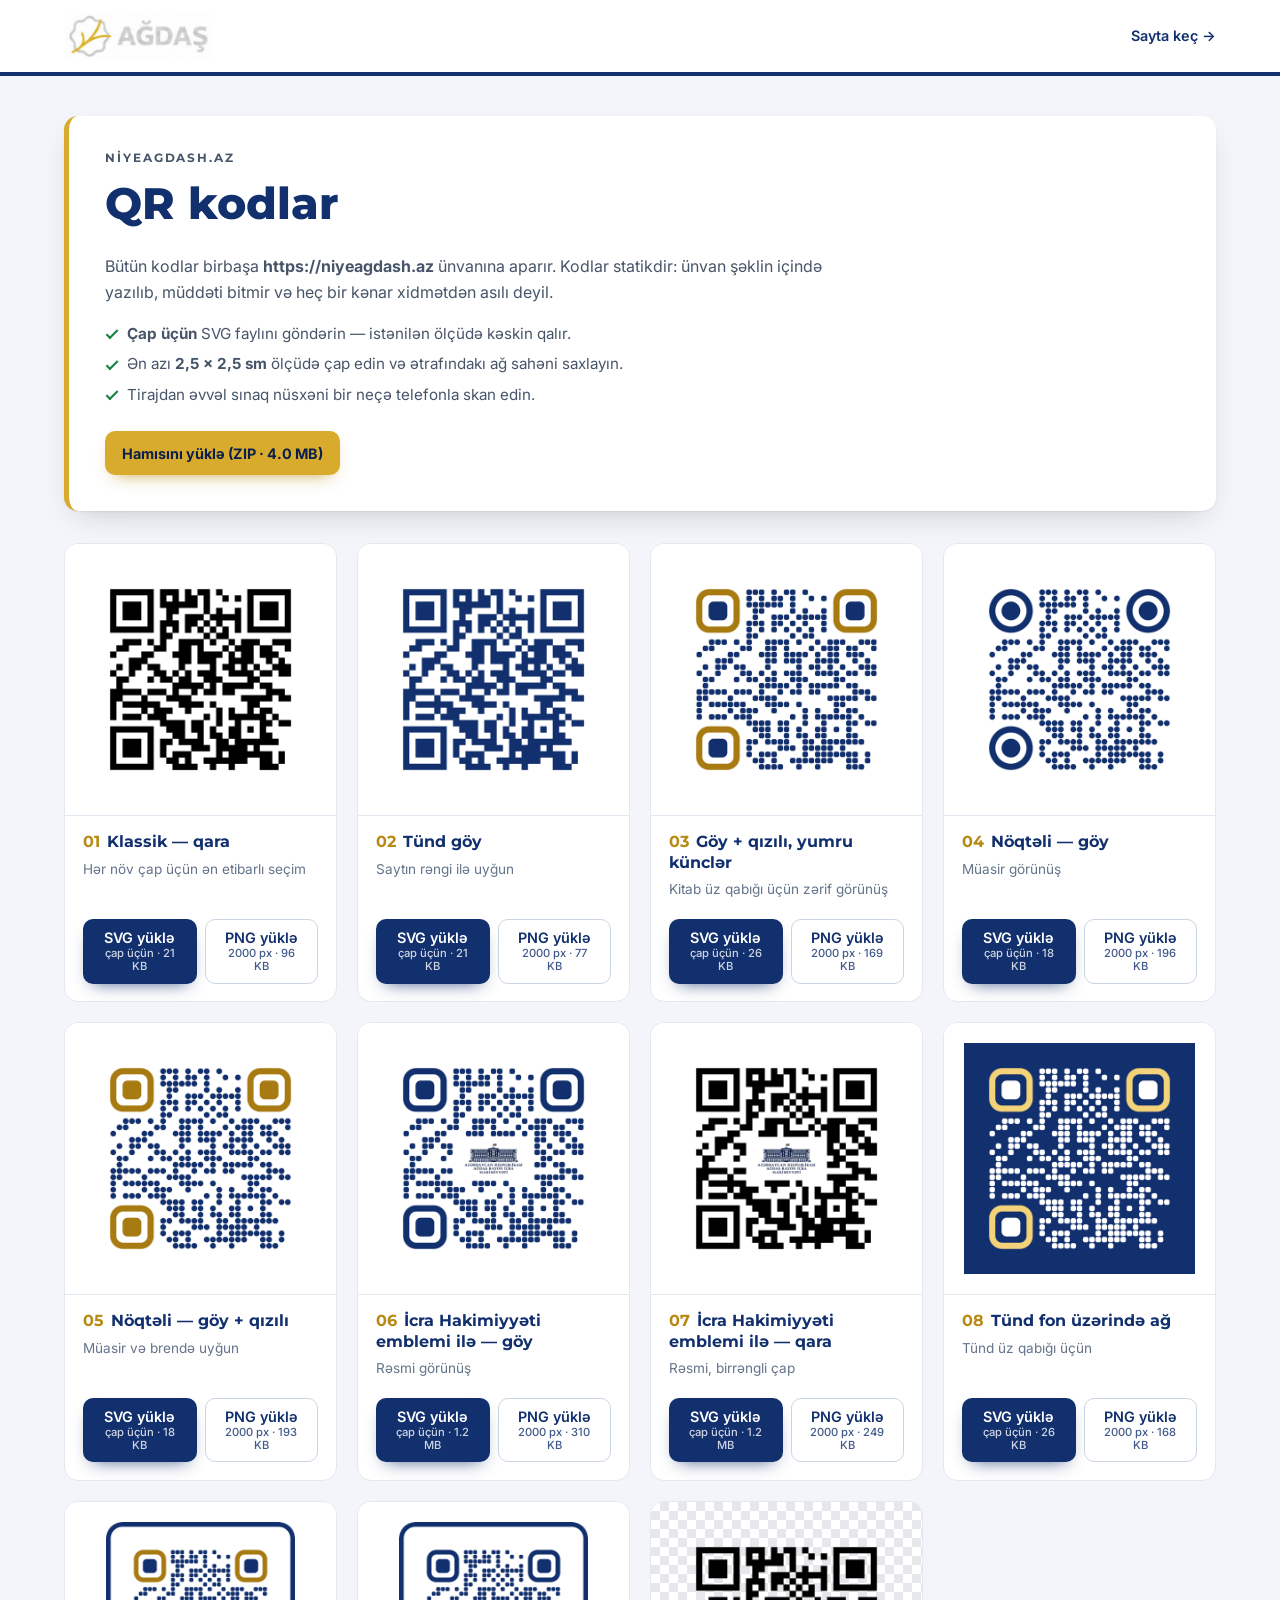
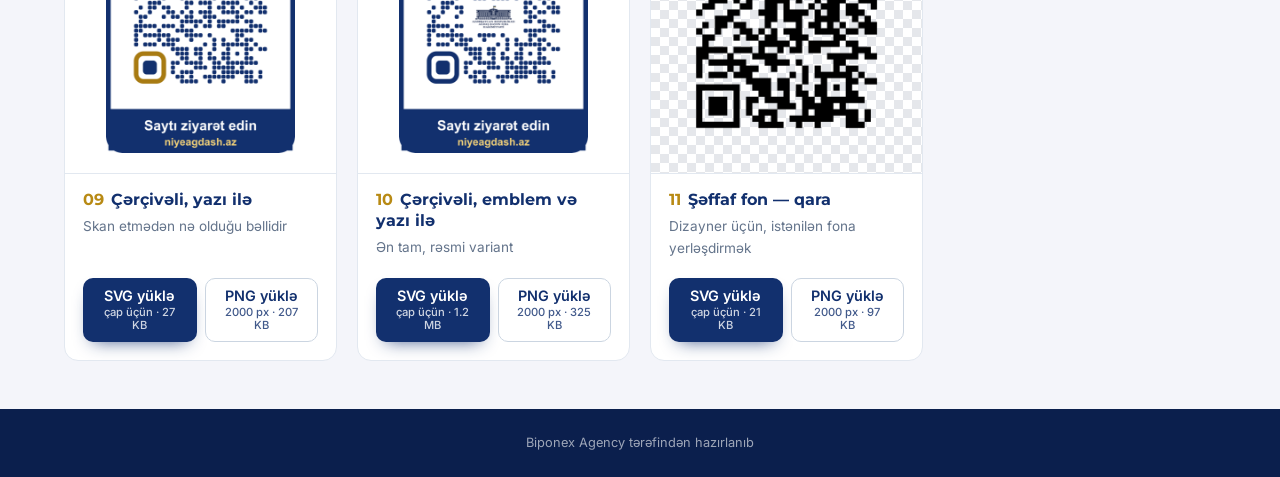
==== qr/index.html @ bad5ddf1 "feat: add /qr page with downloadable QR codes Eleven static QR designs pointing to https://niyeagdas" ====
<!doctype html>
<html lang="az">
<head>
  <meta charset="utf-8">
  <meta name="viewport" content="width=device-width, initial-scale=1">
  <meta name="robots" content="noindex, nofollow, noarchive">
  <title>QR kodlar — niyeagdash.az</title>
  <meta name="description" content="niyeagdash.az saytına aparan QR kodların yüklənməsi.">
  <link rel="icon" type="image/png" sizes="64x64" href="../assets/img/favicon.png">
  <link rel="preconnect" href="https://fonts.googleapis.com">
  <link rel="preconnect" href="https://fonts.gstatic.com" crossorigin>
  <link rel="stylesheet" href="https://fonts.googleapis.com/css2?family=Inter:wght@400;500;600&family=Montserrat:wght@700;800&display=swap">
  <link rel="stylesheet" href="qr.css">
</head>
<body>
  <header class="qr-head">
    <div class="wrap qr-head__inner">
      <a class="qr-brand" href="../"><img src="../assets/img/agdash-logo.png" width="310" height="100" alt="Ağdaş"></a>
      <a class="qr-back" href="../">Sayta keç →</a>
    </div>
  </header>

  <main class="wrap">
    <section class="qr-intro" aria-labelledby="qr-title">
      <p class="qr-kicker">niyeagdash.az</p>
      <h1 id="qr-title">QR kodlar</h1>
      <p>Bütün kodlar birbaşa <strong>https://niyeagdash.az</strong> ünvanına aparır. Kodlar statikdir: ünvan şəklin içində yazılıb, müddəti bitmir və heç bir kənar xidmətdən asılı deyil.</p>
      <ul class="qr-tips">
        <li><strong>Çap üçün</strong> SVG faylını göndərin — istənilən ölçüdə kəskin qalır.</li>
        <li>Ən azı <strong>2,5 × 2,5 sm</strong> ölçüdə çap edin və ətrafındakı ağ sahəni saxlayın.</li>
        <li>Tirajdan əvvəl sınaq nüsxəni bir neçə telefonla skan edin.</li>
      </ul>
      <a class="btn btn--gold" href="niyeagdash-qr-hamisi.zip" download>Hamısını yüklə (ZIP · 4.0 MB)</a>
    </section>

    <ul class="qr-grid">
      <li class="qr-card">
        <div class="qr-card__media"><img src="preview/01-klassik-qara.png" width="520" height="520" alt="Klassik — qara QR kodu" loading="lazy"></div>
        <div class="qr-card__body">
          <h2><span>01</span> Klassik — qara</h2>
          <p>Hər növ çap üçün ən etibarlı seçim</p>
          <div class="qr-card__actions">
            <a class="btn btn--primary" href="files/niyeagdash-qr-01-klassik-qara.svg" download>SVG yüklə <small>çap üçün · 21 KB</small></a>
            <a class="btn btn--line" href="files/niyeagdash-qr-01-klassik-qara.png" download>PNG yüklə <small>2000 px · 96 KB</small></a>
          </div>
        </div>
      </li>
      <li class="qr-card">
        <div class="qr-card__media"><img src="preview/02-tund-goy.png" width="520" height="520" alt="Tünd göy QR kodu" loading="lazy"></div>
        <div class="qr-card__body">
          <h2><span>02</span> Tünd göy</h2>
          <p>Saytın rəngi ilə uyğun</p>
          <div class="qr-card__actions">
            <a class="btn btn--primary" href="files/niyeagdash-qr-02-tund-goy.svg" download>SVG yüklə <small>çap üçün · 21 KB</small></a>
            <a class="btn btn--line" href="files/niyeagdash-qr-02-tund-goy.png" download>PNG yüklə <small>2000 px · 77 KB</small></a>
          </div>
        </div>
      </li>
      <li class="qr-card">
        <div class="qr-card__media"><img src="preview/03-goy-qizili-yumru.png" width="520" height="520" alt="Göy + qızılı, yumru künclər QR kodu" loading="lazy"></div>
        <div class="qr-card__body">
          <h2><span>03</span> Göy + qızılı, yumru künclər</h2>
          <p>Kitab üz qabığı üçün zərif görünüş</p>
          <div class="qr-card__actions">
            <a class="btn btn--primary" href="files/niyeagdash-qr-03-goy-qizili-yumru.svg" download>SVG yüklə <small>çap üçün · 26 KB</small></a>
            <a class="btn btn--line" href="files/niyeagdash-qr-03-goy-qizili-yumru.png" download>PNG yüklə <small>2000 px · 169 KB</small></a>
          </div>
        </div>
      </li>
      <li class="qr-card">
        <div class="qr-card__media"><img src="preview/04-noqteli-goy.png" width="520" height="520" alt="Nöqtəli — göy QR kodu" loading="lazy"></div>
        <div class="qr-card__body">
          <h2><span>04</span> Nöqtəli — göy</h2>
          <p>Müasir görünüş</p>
          <div class="qr-card__actions">
            <a class="btn btn--primary" href="files/niyeagdash-qr-04-noqteli-goy.svg" download>SVG yüklə <small>çap üçün · 18 KB</small></a>
            <a class="btn btn--line" href="files/niyeagdash-qr-04-noqteli-goy.png" download>PNG yüklə <small>2000 px · 196 KB</small></a>
          </div>
        </div>
      </li>
      <li class="qr-card">
        <div class="qr-card__media"><img src="preview/05-noqteli-qizili.png" width="520" height="520" alt="Nöqtəli — göy + qızılı QR kodu" loading="lazy"></div>
        <div class="qr-card__body">
          <h2><span>05</span> Nöqtəli — göy + qızılı</h2>
          <p>Müasir və brendə uyğun</p>
          <div class="qr-card__actions">
            <a class="btn btn--primary" href="files/niyeagdash-qr-05-noqteli-qizili.svg" download>SVG yüklə <small>çap üçün · 18 KB</small></a>
            <a class="btn btn--line" href="files/niyeagdash-qr-05-noqteli-qizili.png" download>PNG yüklə <small>2000 px · 193 KB</small></a>
          </div>
        </div>
      </li>
      <li class="qr-card">
        <div class="qr-card__media"><img src="preview/06-bina-loqolu-goy.png" width="520" height="520" alt="İcra Hakimiyyəti emblemi ilə — göy QR kodu" loading="lazy"></div>
        <div class="qr-card__body">
          <h2><span>06</span> İcra Hakimiyyəti emblemi ilə — göy</h2>
          <p>Rəsmi görünüş</p>
          <div class="qr-card__actions">
            <a class="btn btn--primary" href="files/niyeagdash-qr-06-bina-loqolu-goy.svg" download>SVG yüklə <small>çap üçün · 1.2 MB</small></a>
            <a class="btn btn--line" href="files/niyeagdash-qr-06-bina-loqolu-goy.png" download>PNG yüklə <small>2000 px · 310 KB</small></a>
          </div>
        </div>
      </li>
      <li class="qr-card">
        <div class="qr-card__media"><img src="preview/07-bina-loqolu-qara.png" width="520" height="520" alt="İcra Hakimiyyəti emblemi ilə — qara QR kodu" loading="lazy"></div>
        <div class="qr-card__body">
          <h2><span>07</span> İcra Hakimiyyəti emblemi ilə — qara</h2>
          <p>Rəsmi, birrəngli çap</p>
          <div class="qr-card__actions">
            <a class="btn btn--primary" href="files/niyeagdash-qr-07-bina-loqolu-qara.svg" download>SVG yüklə <small>çap üçün · 1.2 MB</small></a>
            <a class="btn btn--line" href="files/niyeagdash-qr-07-bina-loqolu-qara.png" download>PNG yüklə <small>2000 px · 249 KB</small></a>
          </div>
        </div>
      </li>
      <li class="qr-card">
        <div class="qr-card__media"><img src="preview/08-tund-fon.png" width="520" height="520" alt="Tünd fon üzərində ağ QR kodu" loading="lazy"></div>
        <div class="qr-card__body">
          <h2><span>08</span> Tünd fon üzərində ağ</h2>
          <p>Tünd üz qabığı üçün</p>
          <div class="qr-card__actions">
            <a class="btn btn--primary" href="files/niyeagdash-qr-08-tund-fon.svg" download>SVG yüklə <small>çap üçün · 26 KB</small></a>
            <a class="btn btn--line" href="files/niyeagdash-qr-08-tund-fon.png" download>PNG yüklə <small>2000 px · 168 KB</small></a>
          </div>
        </div>
      </li>
      <li class="qr-card">
        <div class="qr-card__media"><img src="preview/09-cerceveli.png" width="520" height="520" alt="Çərçivəli, yazı ilə QR kodu" loading="lazy"></div>
        <div class="qr-card__body">
          <h2><span>09</span> Çərçivəli, yazı ilə</h2>
          <p>Skan etmədən nə olduğu bəllidir</p>
          <div class="qr-card__actions">
            <a class="btn btn--primary" href="files/niyeagdash-qr-09-cerceveli.svg" download>SVG yüklə <small>çap üçün · 27 KB</small></a>
            <a class="btn btn--line" href="files/niyeagdash-qr-09-cerceveli.png" download>PNG yüklə <small>2000 px · 207 KB</small></a>
          </div>
        </div>
      </li>
      <li class="qr-card">
        <div class="qr-card__media"><img src="preview/10-cerceveli-loqolu.png" width="520" height="520" alt="Çərçivəli, emblem və yazı ilə QR kodu" loading="lazy"></div>
        <div class="qr-card__body">
          <h2><span>10</span> Çərçivəli, emblem və yazı ilə</h2>
          <p>Ən tam, rəsmi variant</p>
          <div class="qr-card__actions">
            <a class="btn btn--primary" href="files/niyeagdash-qr-10-cerceveli-loqolu.svg" download>SVG yüklə <small>çap üçün · 1.2 MB</small></a>
            <a class="btn btn--line" href="files/niyeagdash-qr-10-cerceveli-loqolu.png" download>PNG yüklə <small>2000 px · 325 KB</small></a>
          </div>
        </div>
      </li>
      <li class="qr-card">
        <div class="qr-card__media qr-card__media--check"><img src="preview/11-seffaf-qara.png" width="520" height="520" alt="Şəffaf fon — qara QR kodu" loading="lazy"></div>
        <div class="qr-card__body">
          <h2><span>11</span> Şəffaf fon — qara</h2>
          <p>Dizayner üçün, istənilən fona yerləşdirmək</p>
          <div class="qr-card__actions">
            <a class="btn btn--primary" href="files/niyeagdash-qr-11-seffaf-qara.svg" download>SVG yüklə <small>çap üçün · 21 KB</small></a>
            <a class="btn btn--line" href="files/niyeagdash-qr-11-seffaf-qara.png" download>PNG yüklə <small>2000 px · 97 KB</small></a>
          </div>
        </div>
      </li>
    </ul>
  </main>

  <footer class="qr-foot">
    <div class="wrap">Biponex Agency tərəfindən hazırlanıb</div>
  </footer>
</body>
</html>
---- qr/qr.css ----
/* /qr download page — same tokens as the main site, kept standalone so the page loads on its own */
:root {
  --brand-950: #0b1f4d;
  --brand-900: #12306e;
  --brand-800: #1c3f8a;
  --gold-500: #d8ab2c;
  --gold-600: #b88a14;
  --gold-100: #fbf1d3;
  --navy-900: #0f172a;
  --slate-600: #475569;
  --slate-500: #64748b;
  --slate-300: #cbd5e1;
  --line: #e2e8f0;
  --mist: #f4f5fa;
  --white: #ffffff;
  --radius: 14px;
  --shadow: 0 1px 2px rgb(15 23 42 / 0.06), 0 12px 30px -14px rgb(15 23 42 / 0.25);
  --ease: cubic-bezier(0.16, 1, 0.3, 1);
}
*, *::before, *::after { box-sizing: border-box; }
body { margin: 0; font: 400 16px/1.6 "Inter", system-ui, sans-serif; color: var(--navy-900); background: var(--mist); }
img { display: block; max-width: 100%; height: auto; }
h1, h2 { font-family: "Montserrat", system-ui, sans-serif; margin: 0; }
:focus-visible { outline: 3px solid var(--gold-500); outline-offset: 3px; border-radius: 6px; }
.wrap { width: min(100% - 2rem, 72rem); margin-inline: auto; }

.qr-head { background: var(--white); border-bottom: 4px solid var(--brand-900); }
.qr-head__inner { display: flex; align-items: center; justify-content: space-between; gap: 1rem; padding-block: 0.75rem; }
.qr-brand img { height: 3rem; width: auto; mix-blend-mode: multiply; }
.qr-back { font-weight: 600; font-size: 0.9rem; color: var(--brand-900); text-decoration: none; }
.qr-back:hover { text-decoration: underline; }

.qr-intro { margin-block: 2.5rem 2rem; padding: clamp(1.25rem, 3vw, 2.25rem); background: var(--white); border-radius: var(--radius); box-shadow: var(--shadow); border-left: 5px solid var(--gold-500); }
.qr-kicker { margin: 0 0 0.25rem; font: 700 0.75rem/1 "Montserrat", sans-serif; letter-spacing: 0.16em; text-transform: uppercase; color: var(--gold-600); }
.qr-intro h1 { font-size: clamp(1.8rem, 1.2rem + 2.4vw, 2.75rem); font-weight: 800; color: var(--brand-900); }
.qr-intro > p { max-width: 46rem; color: var(--slate-600); }
.qr-tips { margin: 1rem 0 1.5rem; padding: 0; list-style: none; display: grid; gap: 0.4rem; color: var(--slate-600); font-size: 0.95rem; }
.qr-tips li { position: relative; padding-left: 1.4rem; }
.qr-tips li::before { content: ""; position: absolute; left: 0.25rem; top: 0.35em; width: 0.4rem; height: 0.75rem; border: solid #15803d; border-width: 0 2px 2px 0; transform: rotate(45deg); }

.btn { display: inline-flex; flex-direction: column; align-items: center; justify-content: center; gap: 1px; min-height: 2.75rem; padding: 0.55rem 1rem; border-radius: 10px; border: 1px solid transparent; font: 600 0.9rem/1.2 "Inter", sans-serif; text-decoration: none; text-align: center; transition: transform 150ms var(--ease), background-color 150ms, border-color 150ms, box-shadow 150ms; }
.btn small { font-size: 0.7rem; font-weight: 500; opacity: 0.8; }
.btn:hover { transform: translateY(-2px); }
.btn:active { transform: none; }
.btn--primary { background: var(--brand-900); color: var(--white); box-shadow: 0 8px 18px -10px rgb(18 48 110 / 0.9); }
.btn--primary:hover { background: var(--brand-800); }
.btn--line { background: var(--white); color: var(--brand-900); border-color: var(--slate-300); }
.btn--line:hover { border-color: var(--brand-900); }
.btn--gold { flex-direction: row; background: var(--gold-500); color: var(--brand-950); font-weight: 700; box-shadow: 0 8px 18px -10px rgb(184 138 20 / 0.9); }
.btn--gold:hover { background: #e6bc45; }

.qr-grid { display: grid; grid-template-columns: repeat(auto-fill, minmax(min(16.5rem, 100%), 1fr)); gap: 1.25rem; margin: 0 0 3rem; padding: 0; list-style: none; }
.qr-card { display: flex; flex-direction: column; background: var(--white); border: 1px solid var(--line); border-radius: var(--radius); overflow: hidden; transition: transform 300ms var(--ease), box-shadow 300ms; }
.qr-card:hover, .qr-card:focus-within { transform: translateY(-4px); box-shadow: var(--shadow); }
.qr-card__media { padding: 1.25rem; background: var(--white); border-bottom: 1px solid var(--line); }
.qr-card__media img { width: 100%; aspect-ratio: 1; object-fit: contain; }
.qr-card__media--check { background: repeating-conic-gradient(#e5e7eb 0 25%, var(--white) 0 50%) 0 0 / 18px 18px; }
.qr-card__body { display: flex; flex-direction: column; flex: 1; gap: 0.35rem; padding: 1rem 1.1rem 1.1rem; }
.qr-card h2 { font-size: 1rem; font-weight: 700; line-height: 1.3; color: var(--brand-900); }
.qr-card h2 span { color: var(--gold-600); margin-right: 0.15rem; }
.qr-card p { margin: 0; font-size: 0.85rem; color: var(--slate-500); }
.qr-card__actions { display: grid; grid-template-columns: 1fr 1fr; gap: 0.5rem; margin-top: auto; padding-top: 0.75rem; }

.qr-foot { padding-block: 1.5rem; background: var(--brand-950); color: rgb(255 255 255 / 0.6); font-size: 0.8rem; text-align: center; }

@media (prefers-reduced-motion: reduce) { *, *::before, *::after { transition: none !important; } }
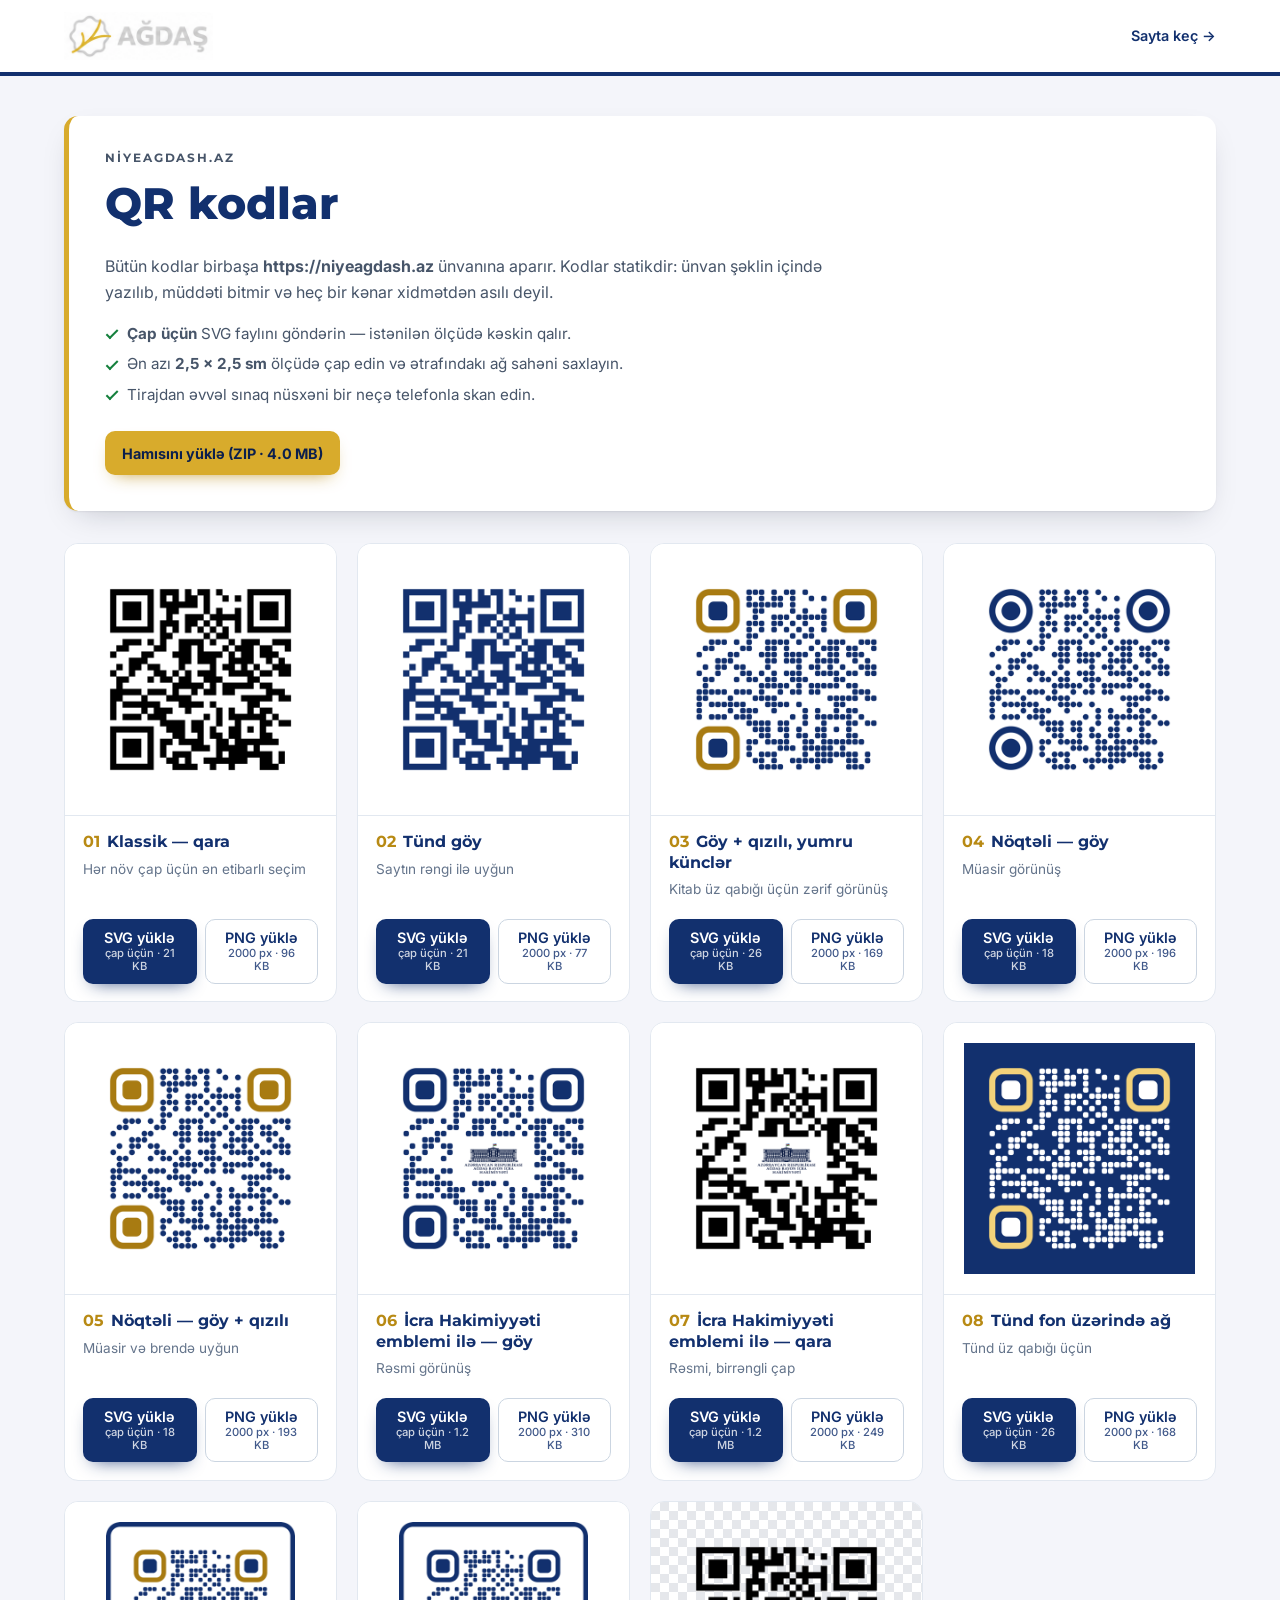
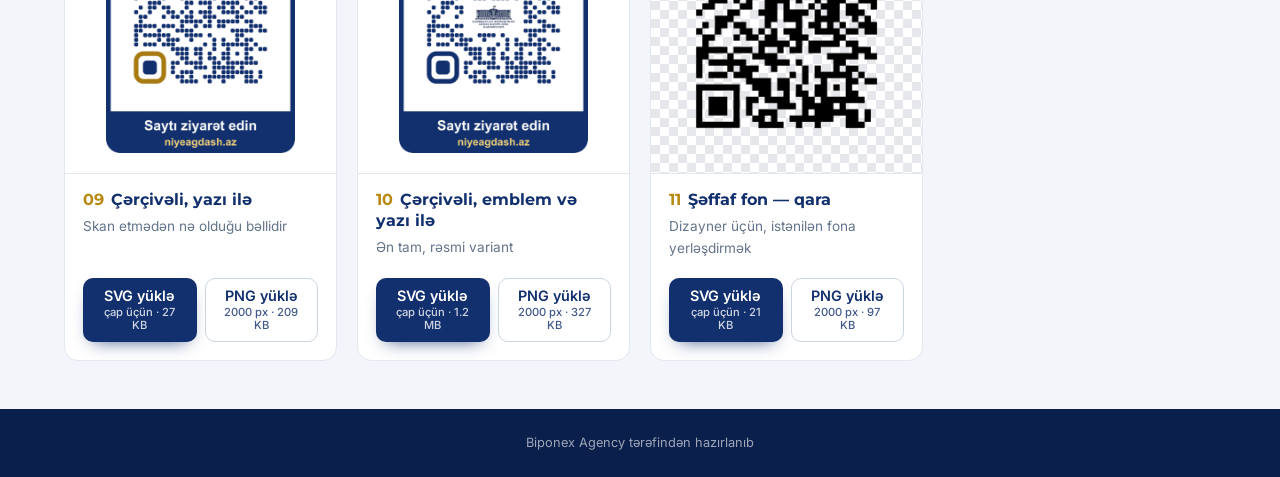
==== commit 75ba1283: "fix: round the bottom corners of the framed QR designs Co-Authored-By: Claude Opus 5.5 <noreply@anth" ====
--- a/qr/index.html
+++ b/qr/index.html
@@ -129,7 +129,7 @@
           <p>Skan etmədən nə olduğu bəllidir</p>
           <div class="qr-card__actions">
             <a class="btn btn--primary" href="files/niyeagdash-qr-09-cerceveli.svg" download>SVG yüklə <small>çap üçün · 27 KB</small></a>
-            <a class="btn btn--line" href="files/niyeagdash-qr-09-cerceveli.png" download>PNG yüklə <small>2000 px · 207 KB</small></a>
+            <a class="btn btn--line" href="files/niyeagdash-qr-09-cerceveli.png" download>PNG yüklə <small>2000 px · 209 KB</small></a>
           </div>
         </div>
       </li>
@@ -140,7 +140,7 @@
           <p>Ən tam, rəsmi variant</p>
           <div class="qr-card__actions">
             <a class="btn btn--primary" href="files/niyeagdash-qr-10-cerceveli-loqolu.svg" download>SVG yüklə <small>çap üçün · 1.2 MB</small></a>
-            <a class="btn btn--line" href="files/niyeagdash-qr-10-cerceveli-loqolu.png" download>PNG yüklə <small>2000 px · 325 KB</small></a>
+            <a class="btn btn--line" href="files/niyeagdash-qr-10-cerceveli-loqolu.png" download>PNG yüklə <small>2000 px · 327 KB</small></a>
           </div>
         </div>
       </li>
